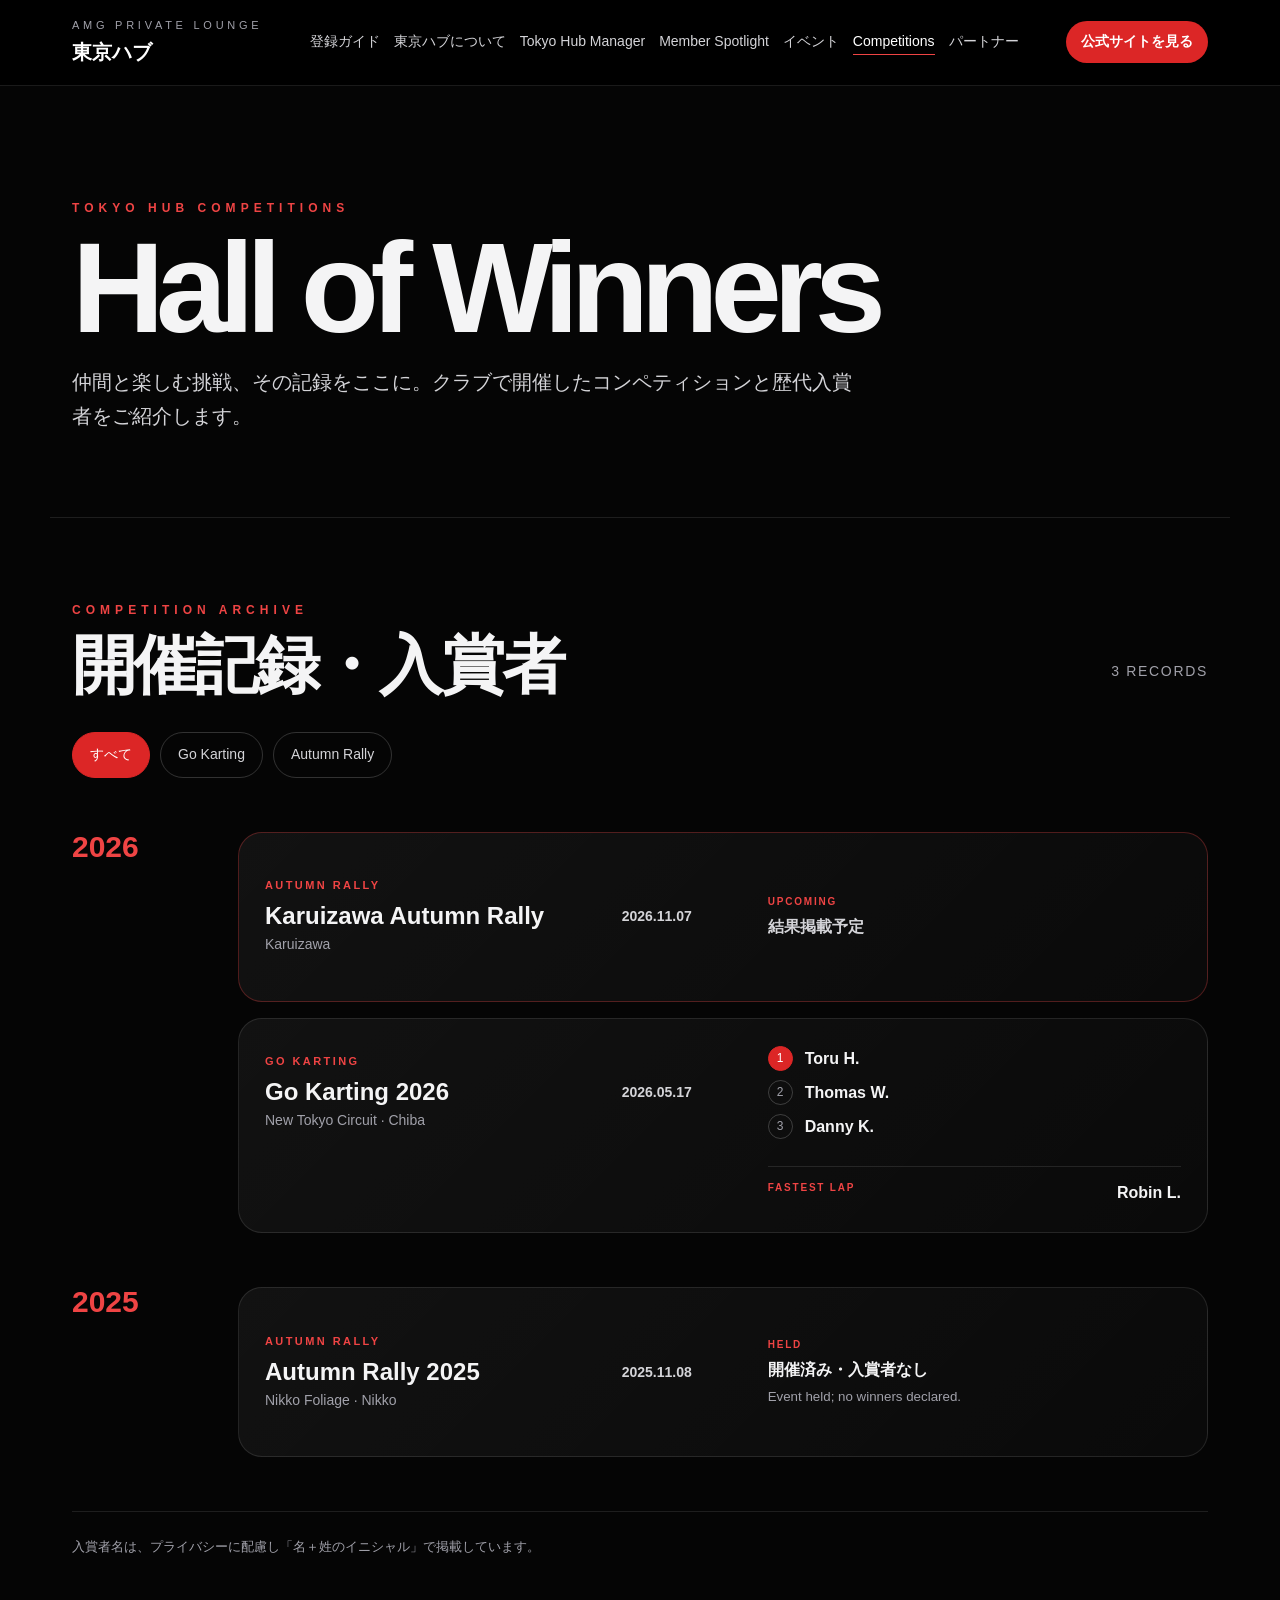
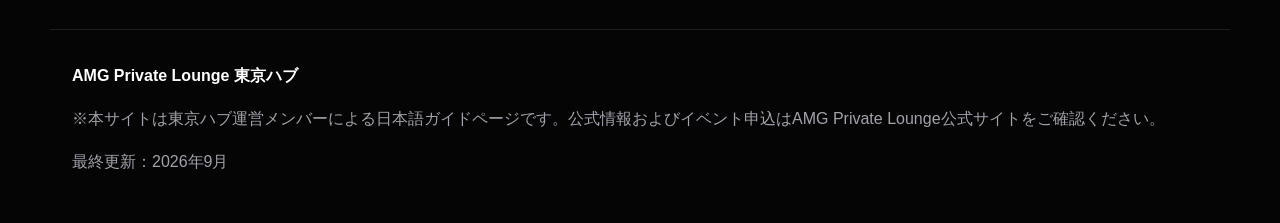
==== competitions.html @ 1734d38c "Add files via upload" ====
<!DOCTYPE html>
<html lang="ja">
<head>
<link href="favicon.png" rel="icon" type="image/png"/>
<meta charset="utf-8"/>
<meta content="width=device-width, initial-scale=1" name="viewport"/>
<title>Hall of Winners | AMG Private Lounge 東京ハブ</title>
<meta content="AMG Private Lounge 東京ハブで開催したコンペティションと歴代入賞者の記録です。" name="description"/>
<link href="styles.css" rel="stylesheet"/>
</head>
<body>
<header class="site-header">
<div class="header-inner">
<a class="brand" href="index.html#home">
<span>AMG PRIVATE LOUNGE</span>
<strong>東京ハブ</strong>
</a>
<nav>
<a href="index.html#guide">登録ガイド</a>
<a href="index.html#about">東京ハブについて</a>
<a href="index.html#manager">Tokyo Hub Manager</a>
<a href="index.html#spotlight">Member Spotlight</a>
<a href="index.html#activity">イベント</a>
<a aria-current="page" href="competitions.html">Competitions</a>
<a href="index.html#partners">パートナー</a>
</nav>
<a class="cta small" href="https://www.mercedes-amg.com/en/community" target="_blank">公式サイトを見る</a>
</div>
</header>

<main class="competitions-page">
<section class="competition-hero">
<p class="eyebrow">TOKYO HUB COMPETITIONS</p>
<h1>Hall of Winners</h1>
<p class="lead">仲間と楽しむ挑戦、その記録をここに。クラブで開催したコンペティションと歴代入賞者をご紹介します。</p>
</section>

<section class="competition-archive" aria-labelledby="archive-title">
<div class="archive-heading">
<div>
<p class="eyebrow">COMPETITION ARCHIVE</p>
<h2 id="archive-title">開催記録・入賞者</h2>
</div>
<p class="archive-count" aria-live="polite"><span id="visible-count">3</span> records</p>
</div>

<div class="competition-filters" aria-label="大会種別で絞り込む">
<button class="active" data-filter="all" type="button">すべて</button>
<button data-filter="karting" type="button">Go Karting</button>
<button data-filter="rally" type="button">Autumn Rally</button>
</div>

<section class="competition-year" data-year="2026">
<h3>2026</h3>
<div class="competition-list">
<article class="competition-record upcoming" data-type="rally">
<div class="record-summary">
<p class="record-type">AUTUMN RALLY</p>
<h4>Karuizawa Autumn Rally</h4>
<p class="record-place">Karuizawa</p>
</div>
<time datetime="2026-11-07">2026.11.07</time>
<div class="record-status"><span>UPCOMING</span><strong>結果掲載予定</strong></div>
</article>

<article class="competition-record" data-type="karting">
<div class="record-summary">
<p class="record-type">GO KARTING</p>
<h4>Go Karting 2026</h4>
<p class="record-place">New Tokyo Circuit · Chiba</p>
</div>
<time datetime="2026-05-17">2026.05.17</time>
<ol class="podium" aria-label="Go Karting 2026 results">
<li><span>1</span><strong>Toru H.</strong></li>
<li><span>2</span><strong>Thomas W.</strong></li>
<li><span>3</span><strong>Danny K.</strong></li>
</ol>
<p class="fastest-lap"><span>FASTEST LAP</span><strong>Robin L.</strong></p>
</article>
</div>
</section>

<section class="competition-year" data-year="2025">
<h3>2025</h3>
<div class="competition-list">
<article class="competition-record no-winner" data-type="rally">
<div class="record-summary">
<p class="record-type">AUTUMN RALLY</p>
<h4>Autumn Rally 2025</h4>
<p class="record-place">Nikko Foliage · Nikko</p>
</div>
<time datetime="2025-11-08">2025.11.08</time>
<div class="record-status"><span>HELD</span><strong>開催済み・入賞者なし</strong><small>Event held; no winners declared.</small></div>
</article>
</div>
</section>

<p class="privacy-note">入賞者名は、プライバシーに配慮し「名＋姓のイニシャル」で掲載しています。</p>
</section>
</main>

<footer>
<strong>AMG Private Lounge 東京ハブ</strong>
<p>※本サイトは東京ハブ運営メンバーによる日本語ガイドページです。公式情報およびイベント申込はAMG Private Lounge公式サイトをご確認ください。</p>
<p>最終更新：2026年9月</p>
</footer>

<script>
const filterButtons = document.querySelectorAll('[data-filter]');
const records = document.querySelectorAll('.competition-record');
const years = document.querySelectorAll('.competition-year');
const visibleCount = document.getElementById('visible-count');

filterButtons.forEach((button) => {
  button.addEventListener('click', () => {
    const filter = button.dataset.filter;
    let count = 0;

    filterButtons.forEach((item) => item.classList.toggle('active', item === button));
    records.forEach((record) => {
      const visible = filter === 'all' || record.dataset.type === filter;
      record.hidden = !visible;
      if (visible) count += 1;
    });
    years.forEach((year) => {
      year.hidden = !year.querySelector('.competition-record:not([hidden])');
    });
    visibleCount.textContent = count;
  });
});
</script>
</body>
</html>
---- styles.css ----
*{box-sizing:border-box}html{scroll-behavior:smooth}body{margin:0;background:#050505;color:#f4f4f5;font-family:-apple-system,BlinkMacSystemFont,"Helvetica Neue","Noto Sans JP",Arial,sans-serif;line-height:1.7}.site-header{position:sticky;top:0;z-index:10;background:rgba(0,0,0,.88);border-bottom:1px solid rgba(255,255,255,.1);backdrop-filter:blur(10px)}.header-inner{max-width:1180px;margin:auto;padding:16px 22px;display:flex;align-items:center;justify-content:space-between;gap:22px}.brand{text-decoration:none;color:white}.brand span{display:block;font-size:11px;letter-spacing:.34em;color:#a1a1aa}.brand strong{font-size:20px}nav{display:flex;gap:14px;flex-wrap:wrap}nav a{color:#d4d4d8;text-decoration:none;font-size:14px}nav a:hover{color:white}.cta,.button-secondary{display:inline-flex;align-items:center;justify-content:center;border-radius:999px;padding:13px 20px;text-decoration:none;font-weight:700}.cta{background:#dc2626;color:white}.cta:hover{background:#ef4444}.small{padding:9px 15px;font-size:14px}.button-secondary{border:1px solid rgba(255,255,255,.2);color:white}.hero{max-width:1180px;margin:34px auto 0;padding:0 22px 30px;display:grid;grid-template-columns:1.15fr .85fr;gap:32px;align-items:center}.hero-image{border:1px solid rgba(255,255,255,.12);border-radius:34px;overflow:hidden;background:#111;box-shadow:0 30px 80px rgba(0,0,0,.55)}.hero-image img{width:100%;display:block}.eyebrow{font-size:12px;letter-spacing:.42em;color:#ef4444;font-weight:800;text-transform:uppercase}.hero h1,h2{font-size:clamp(38px,6vw,72px);line-height:1.02;margin:10px 0 20px;font-weight:900;letter-spacing:-.04em}.lead{font-size:20px;color:#d4d4d8}.buttons{display:flex;gap:12px;flex-wrap:wrap;margin-top:26px}.vertical{flex-direction:column}.cred-strip{max-width:1180px;margin:0 auto 30px;padding:0 22px;display:grid;grid-template-columns:1fr 1fr;gap:16px}.cred-strip div{border:1px solid rgba(255,255,255,.12);background:linear-gradient(135deg,rgba(220,38,38,.18),rgba(255,255,255,.04));border-radius:24px;padding:20px}.cred-strip strong{display:block;font-size:18px}.cred-strip span{display:block;margin-top:4px;color:#d4d4d8}.section{max-width:1180px;margin:auto;padding:70px 22px}.muted{background:linear-gradient(180deg,rgba(255,255,255,.035),rgba(255,255,255,.015));max-width:none}.muted>*{max-width:1180px;margin-left:auto;margin-right:auto}.steps,.cards,.partner-grid{display:grid;grid-template-columns:repeat(3,1fr);gap:18px}.steps article,.cards article,.panel,.partner-grid article,.manager-card,.spotlight-soon{border:1px solid rgba(255,255,255,.1);background:rgba(255,255,255,.045);border-radius:28px;padding:28px}.steps span{width:42px;height:42px;border-radius:50%;background:#dc2626;display:flex;align-items:center;justify-content:center;font-weight:900}.steps h3,.cards h3,.partner-grid h3,.manager-card h3,.spotlight-soon h3{font-size:24px;margin:16px 0 8px}.steps p,.cards p,.partner-grid p,.manager-card p,.section p,.spotlight-soon p{color:#d4d4d8}.panel.split{display:grid;grid-template-columns:1fr auto;gap:28px;align-items:center;margin-top:24px}.note{color:#a1a1aa!important;font-size:14px}.grid-two{display:grid;grid-template-columns:1fr 1fr;gap:28px;align-items:center}.photo-placeholder,.portrait-placeholder,.photo-small,.mosaic-item{border:1px dashed rgba(255,255,255,.25);background:linear-gradient(135deg,#27272a,#09090b);border-radius:24px;display:flex;align-items:center;justify-content:center;color:#71717a}.photo-placeholder{height:310px}.photo-small{height:170px}.manager-card{display:grid;grid-template-columns:280px 1fr;gap:30px;align-items:center}.portrait-placeholder{height:280px}.contact-link{display:inline-flex;margin-top:14px;border-radius:999px;border:1px solid rgba(255,255,255,.24);padding:11px 18px;color:white;text-decoration:none;font-weight:700}.contact-link:hover{background:white;color:black}.spotlight-soon{display:grid;grid-template-columns:280px 1fr;gap:28px;align-items:center}.activity-list{display:grid;gap:12px}.activity-list div{display:grid;grid-template-columns:90px 1fr auto;gap:22px;align-items:center;border-bottom:1px solid rgba(255,255,255,.1);padding:16px 0}.activity-list strong{color:#ef4444;min-width:90px}.activity-list a{color:#d4d4d8;text-decoration:none;font-size:14px;border-bottom:1px solid rgba(255,255,255,.35)}.activity-list a:hover{color:white}.mosaic-title{margin-top:40px}.mosaic-title h3{font-size:28px;margin:0}.photo-mosaic{display:grid;grid-template-columns:repeat(4,1fr);grid-auto-rows:160px;gap:14px;margin-top:18px}.mosaic-item.large{grid-column:span 2;grid-row:span 2}.mosaic-item.wide{grid-column:span 2}.partner-grid{grid-template-columns:repeat(2,1fr)}.partner-grid img{max-width:100%;height:95px;object-fit:contain;background:white;border-radius:18px;padding:14px}footer{border-top:1px solid rgba(255,255,255,.1);padding:32px 22px;max-width:1180px;margin:auto;color:#a1a1aa}footer strong{color:white}@media(max-width:850px){.header-inner{display:block}.header-inner nav{margin:14px 0}.hero,.grid-two,.panel.split,.manager-card,.spotlight-soon,.cred-strip{grid-template-columns:1fr}.steps,.cards,.partner-grid{grid-template-columns:1fr}.hero h1,h2{font-size:42px}.lead{font-size:17px}.cta.small{display:flex;width:100%;margin-top:10px}.activity-list div{grid-template-columns:1fr;gap:4px}.photo-mosaic{grid-template-columns:1fr;grid-auto-rows:180px}.mosaic-item.large,.mosaic-item.wide{grid-column:span 1;grid-row:span 1}}

/* v3 refinements */
.nowrap{white-space:nowrap}
.partner-name-link{color:white;text-decoration:none;border-bottom:1px solid rgba(255,255,255,.32)}
.partner-name-link:hover{color:#ef4444;border-color:#ef4444}
.spotlight-meta{color:#ef4444!important;font-weight:700;letter-spacing:.08em;text-transform:uppercase;margin-top:-6px}


/* v4 image integration */
.image-card{margin:0;border:1px solid rgba(255,255,255,.12);border-radius:24px;overflow:hidden;background:#111}
.image-card img,.portrait-image img,.mosaic-item img{width:100%;height:100%;object-fit:cover;display:block}
.image-card figcaption{padding:10px 14px;color:#a1a1aa;font-size:13px}
.portrait-image{height:280px;border-radius:24px;overflow:hidden;border:1px solid rgba(255,255,255,.12);background:#111}
.mosaic-item{padding:0;overflow:hidden;border:1px solid rgba(255,255,255,.12);background:#111}
.mosaic-item img{transition:transform .35s ease}
.mosaic-item:hover img{transform:scale(1.035)}

.guide-title{font-size:32px;letter-spacing:-0.02em;}

/* v6 fixes */
.photo-small.image-fit{
  height:170px;
  overflow:hidden;
  padding:0;
  border:1px solid rgba(255,255,255,.12);
  background:#111;
}

/* Competition archive */
.competition-teaser{
  margin-top:52px;
  padding:30px;
  display:flex;
  align-items:center;
  justify-content:space-between;
  gap:30px;
  border:1px solid rgba(239,68,68,.35);
  border-radius:28px;
  background:linear-gradient(135deg,rgba(220,38,38,.16),rgba(255,255,255,.035));
}
.competition-teaser h3{
  margin:6px 0 8px;
  font-size:clamp(28px,4vw,42px);
  line-height:1.1;
}
.competition-teaser p:not(.eyebrow){margin:0;max-width:720px}
.competition-teaser .button-secondary{flex:0 0 auto}

.competitions-page{min-height:70vh}
.competition-hero{
  max-width:1180px;
  margin:auto;
  padding:100px 22px 64px;
  border-bottom:1px solid rgba(255,255,255,.1);
}
.competition-hero h1{
  max-width:900px;
  margin:8px 0 20px;
  font-size:clamp(58px,10vw,128px);
  line-height:.9;
  letter-spacing:-.065em;
}
.competition-hero .lead{max-width:780px}
.competition-archive{max-width:1180px;margin:auto;padding:70px 22px}
.archive-heading{display:flex;justify-content:space-between;align-items:end;gap:30px}
.archive-heading h2{font-size:clamp(36px,6vw,64px);margin:8px 0 0}
.archive-count{color:#a1a1aa;font-size:14px;letter-spacing:.12em;text-transform:uppercase}
.competition-filters{display:flex;gap:10px;flex-wrap:wrap;margin:34px 0 50px}
.competition-filters button{
  appearance:none;
  border:1px solid rgba(255,255,255,.18);
  border-radius:999px;
  padding:10px 17px;
  background:transparent;
  color:#d4d4d8;
  font:inherit;
  font-size:14px;
  cursor:pointer;
}
.competition-filters button:hover,.competition-filters button.active{background:#dc2626;border-color:#dc2626;color:white}
.competition-year{display:grid;grid-template-columns:130px 1fr;gap:36px;margin-top:54px}
.competition-year[hidden]{display:none}
.competition-year>h3{font-size:30px;margin:0;color:#ef4444;line-height:1}
.competition-list{display:grid;gap:16px}
.competition-record{
  display:grid;
  grid-template-columns:minmax(240px,1fr) 120px minmax(300px,1.25fr);
  gap:26px;
  align-items:center;
  min-height:170px;
  padding:26px;
  border:1px solid rgba(255,255,255,.1);
  border-radius:24px;
  background:linear-gradient(135deg,rgba(255,255,255,.055),rgba(255,255,255,.025));
}
.competition-record[hidden]{display:none}
.record-type{margin:0!important;color:#ef4444!important;font-size:11px;letter-spacing:.22em;font-weight:800}
.record-summary h4{margin:6px 0 2px;font-size:24px;line-height:1.25}
.record-place{margin:0!important;color:#a1a1aa!important;font-size:14px}
.competition-record time{color:#d4d4d8;font-size:14px;font-weight:700}
.podium{list-style:none;margin:0;padding:0;display:grid;gap:7px}
.podium li{display:flex;align-items:center;gap:12px}
.podium li span{display:flex;align-items:center;justify-content:center;width:25px;height:25px;border:1px solid rgba(255,255,255,.2);border-radius:50%;color:#a1a1aa;font-size:12px}
.podium li:first-child span{background:#dc2626;border-color:#dc2626;color:white}
.fastest-lap{grid-column:3;margin:0!important;padding-top:12px;border-top:1px solid rgba(255,255,255,.1);display:flex;justify-content:space-between;gap:18px}
.fastest-lap span,.record-status span{color:#ef4444;font-size:10px;letter-spacing:.18em;font-weight:800}
.record-status{display:grid;gap:3px}
.record-status small{color:#a1a1aa}
.upcoming{border-color:rgba(239,68,68,.3)}
.upcoming .record-status strong{color:#d4d4d8}
.no-winner .record-status strong{font-weight:700}
.privacy-note{margin:54px 0 0!important;padding-top:24px;border-top:1px solid rgba(255,255,255,.1);color:#a1a1aa!important;font-size:13px}
nav a[aria-current="page"]{color:white;border-bottom:1px solid #ef4444}

@media(max-width:850px){
  .competition-teaser{align-items:flex-start;flex-direction:column;padding:24px}
  .competition-teaser .button-secondary{width:100%}
  .competition-hero{padding-top:72px}
  .archive-heading{align-items:flex-start;flex-direction:column;gap:8px}
  .competition-year{grid-template-columns:1fr;gap:18px}
  .competition-record{grid-template-columns:1fr;gap:14px;min-height:0}
  .fastest-lap{grid-column:auto}
}
.photo-small.image-fit img{
  width:100%;
  height:100%;
  object-fit:cover;
  display:block;
}


/* v7 official emblem and previous events */
.official-hub-card{
  position:relative;
  overflow:hidden;
}
.hub-emblem-box{
  margin-top:20px;
  padding-top:18px;
  border-top:1px solid rgba(255,255,255,.10);
  display:flex;
  align-items:center;
  gap:16px;
}
.hub-emblem-box img{
  width:96px;
  max-width:96px;
  height:auto;
  flex:0 0 96px;
  display:block;
  border-radius:50%;
  background:#000;
  border:1px solid rgba(255,255,255,.18);
}
.hub-emblem-box span{
  color:#a1a1aa;
  font-size:13px;
  line-height:1.6;
}
.previous-events{
  margin-top:70px;
  padding-top:58px;
  border-top:1px solid rgba(255,255,255,.12);
}
.previous-events h3{
  font-size:34px;
  line-height:1.15;
  margin:8px 0 24px;
  letter-spacing:-.03em;
}
.event-timeline{
  display:grid;
  gap:12px;
}
.event-timeline article{
  border:1px solid rgba(255,255,255,.10);
  background:rgba(255,255,255,.04);
  border-radius:20px;
  padding:20px 22px;
}
.event-heading{
  display:flex;
  align-items:baseline;
  gap:18px;
  flex-wrap:wrap;
}
.event-heading strong{
  color:#ef4444;
  font-size:15px;
  letter-spacing:.08em;
  min-width:72px;
}
.event-heading h4{
  margin:0;
  color:white;
  font-size:20px;
  line-height:1.35;
}
.event-timeline p{
  margin:8px 0 0 90px;
  color:#d4d4d8;
}

@media(max-width:850px){
  .hub-emblem-box{
    align-items:flex-start;
  }
  .hub-emblem-box img{
    width:74px;
    max-width:74px;
    flex-basis:74px;
  }
  .previous-events{
    margin-top:52px;
    padding-top:42px;
  }
  .previous-events h3{
    font-size:28px;
  }
  .event-heading{
    gap:8px;
  }
  .event-heading strong{
    min-width:auto;
  }
  .event-timeline p{
    margin-left:0;
  }
}

/* Event note for upcoming events without a link */
.event-note{
  color:#a1a1aa;
  font-size:14px;
}

/* Experience cards */
.previous-events-intro{
  max-width:980px;
  margin:0 0 28px;
  color:#d4d4d8;
  font-size:18px;
}

.experience-grid{
  display:grid;
  grid-template-columns:repeat(2,1fr);
  gap:18px;
  margin-top:28px;
}

.experience-grid article{
  border:1px solid rgba(255,255,255,.10);
  background:linear-gradient(135deg,rgba(255,255,255,.055),rgba(255,255,255,.025));
  border-radius:24px;
  padding:26px;
  min-height:210px;
}

.experience-grid article::before{
  content:"";
  display:block;
  width:42px;
  height:3px;
  border-radius:999px;
  background:#ef4444;
  margin-bottom:18px;
}

.experience-grid h4{
  color:white;
  font-size:22px;
  line-height:1.35;
  margin:0 0 12px;
}

.experience-grid p{
  margin:0;
  color:#d4d4d8;
}

/* Portrait image in photo mosaic */
.photo-mosaic .mosaic-item.portrait{
  aspect-ratio:4 / 5;
  height:auto;
}

.photo-mosaic .mosaic-item.portrait img{
  width:100%;
  height:100%;
  object-fit:cover;
  object-position:center;
}

@media(max-width:850px){
  .experience-grid{
    grid-template-columns:1fr;
  }

  .experience-grid article{
    min-height:auto;
  }

  .previous-events-intro{
    font-size:16px;
  }

  .photo-mosaic .mosaic-item.portrait{
    height:auto;
    aspect-ratio:4 / 5;
  }

  .photo-mosaic .mosaic-item.portrait img{
    object-fit:cover;
    object-position:center;
  }
}
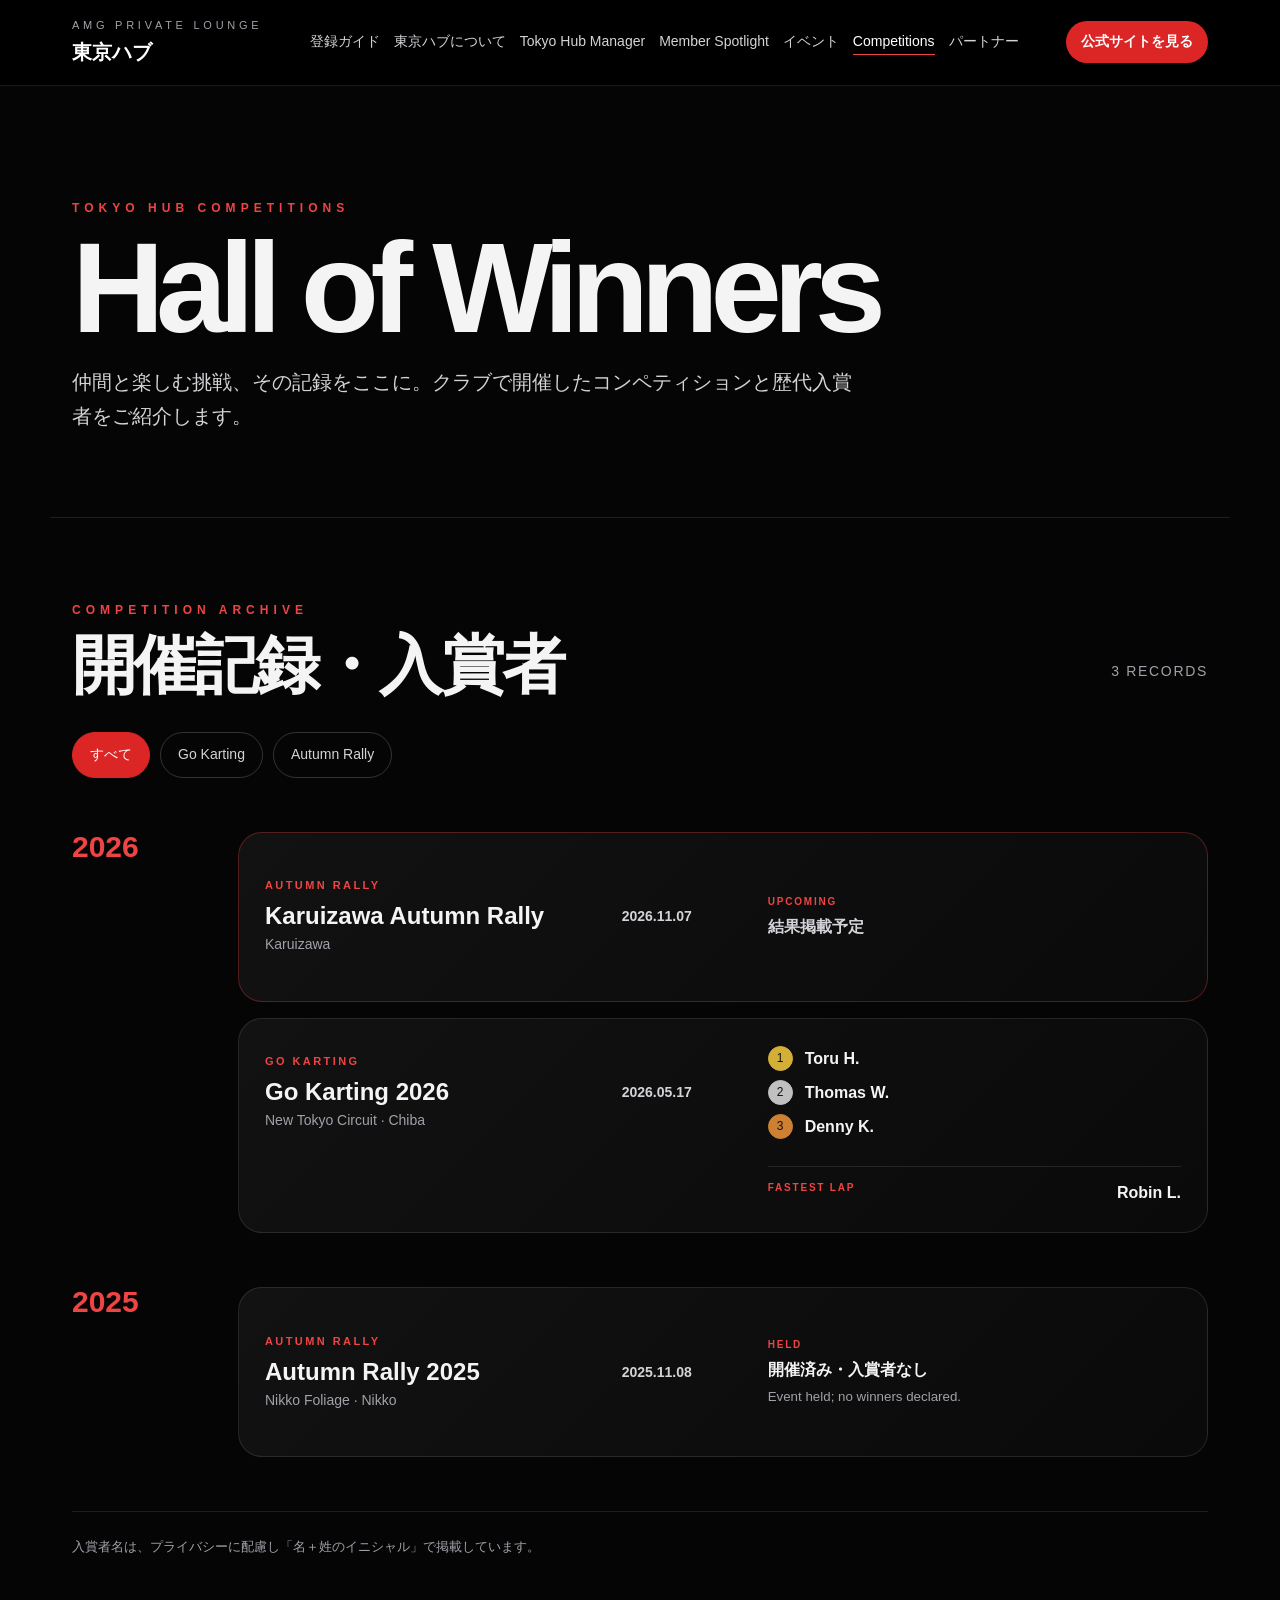
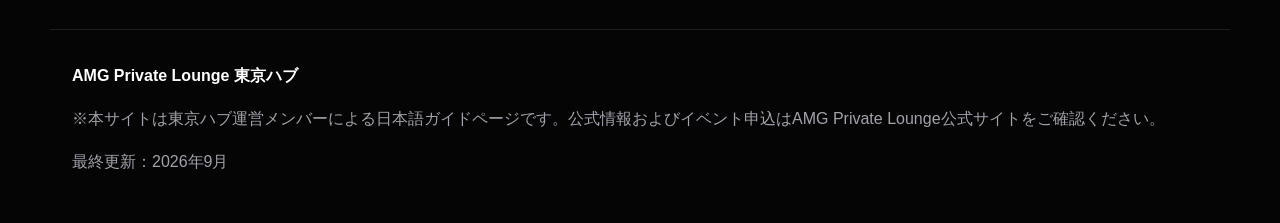
==== commit 4619faf2: "Update competitions.html" ====
--- a/competitions.html
+++ b/competitions.html
@@ -73,7 +73,7 @@
 <ol class="podium" aria-label="Go Karting 2026 results">
 <li><span>1</span><strong>Toru H.</strong></li>
 <li><span>2</span><strong>Thomas W.</strong></li>
-<li><span>3</span><strong>Danny K.</strong></li>
+<li><span>3</span><strong>Denny K.</strong></li>
 </ol>
 <p class="fastest-lap"><span>FASTEST LAP</span><strong>Robin L.</strong></p>
 </article>
--- a/styles.css
+++ b/styles.css
@@ -102,7 +102,10 @@
 .podium{list-style:none;margin:0;padding:0;display:grid;gap:7px}
 .podium li{display:flex;align-items:center;gap:12px}
 .podium li span{display:flex;align-items:center;justify-content:center;width:25px;height:25px;border:1px solid rgba(255,255,255,.2);border-radius:50%;color:#a1a1aa;font-size:12px}
-.podium li:first-child span{background:#dc2626;border-color:#dc2626;color:white}
+/* Gold, silver, and bronze for all podium results */
+.podium li:nth-child(1) span{background:#d4af37;border-color:#d4af37;color:#111}
+.podium li:nth-child(2) span{background:#c0c0c0;border-color:#c0c0c0;color:#111}
+.podium li:nth-child(3) span{background:#cd7f32;border-color:#cd7f32;color:#111}
 .fastest-lap{grid-column:3;margin:0!important;padding-top:12px;border-top:1px solid rgba(255,255,255,.1);display:flex;justify-content:space-between;gap:18px}
 .fastest-lap span,.record-status span{color:#ef4444;font-size:10px;letter-spacing:.18em;font-weight:800}
 .record-status{display:grid;gap:3px}
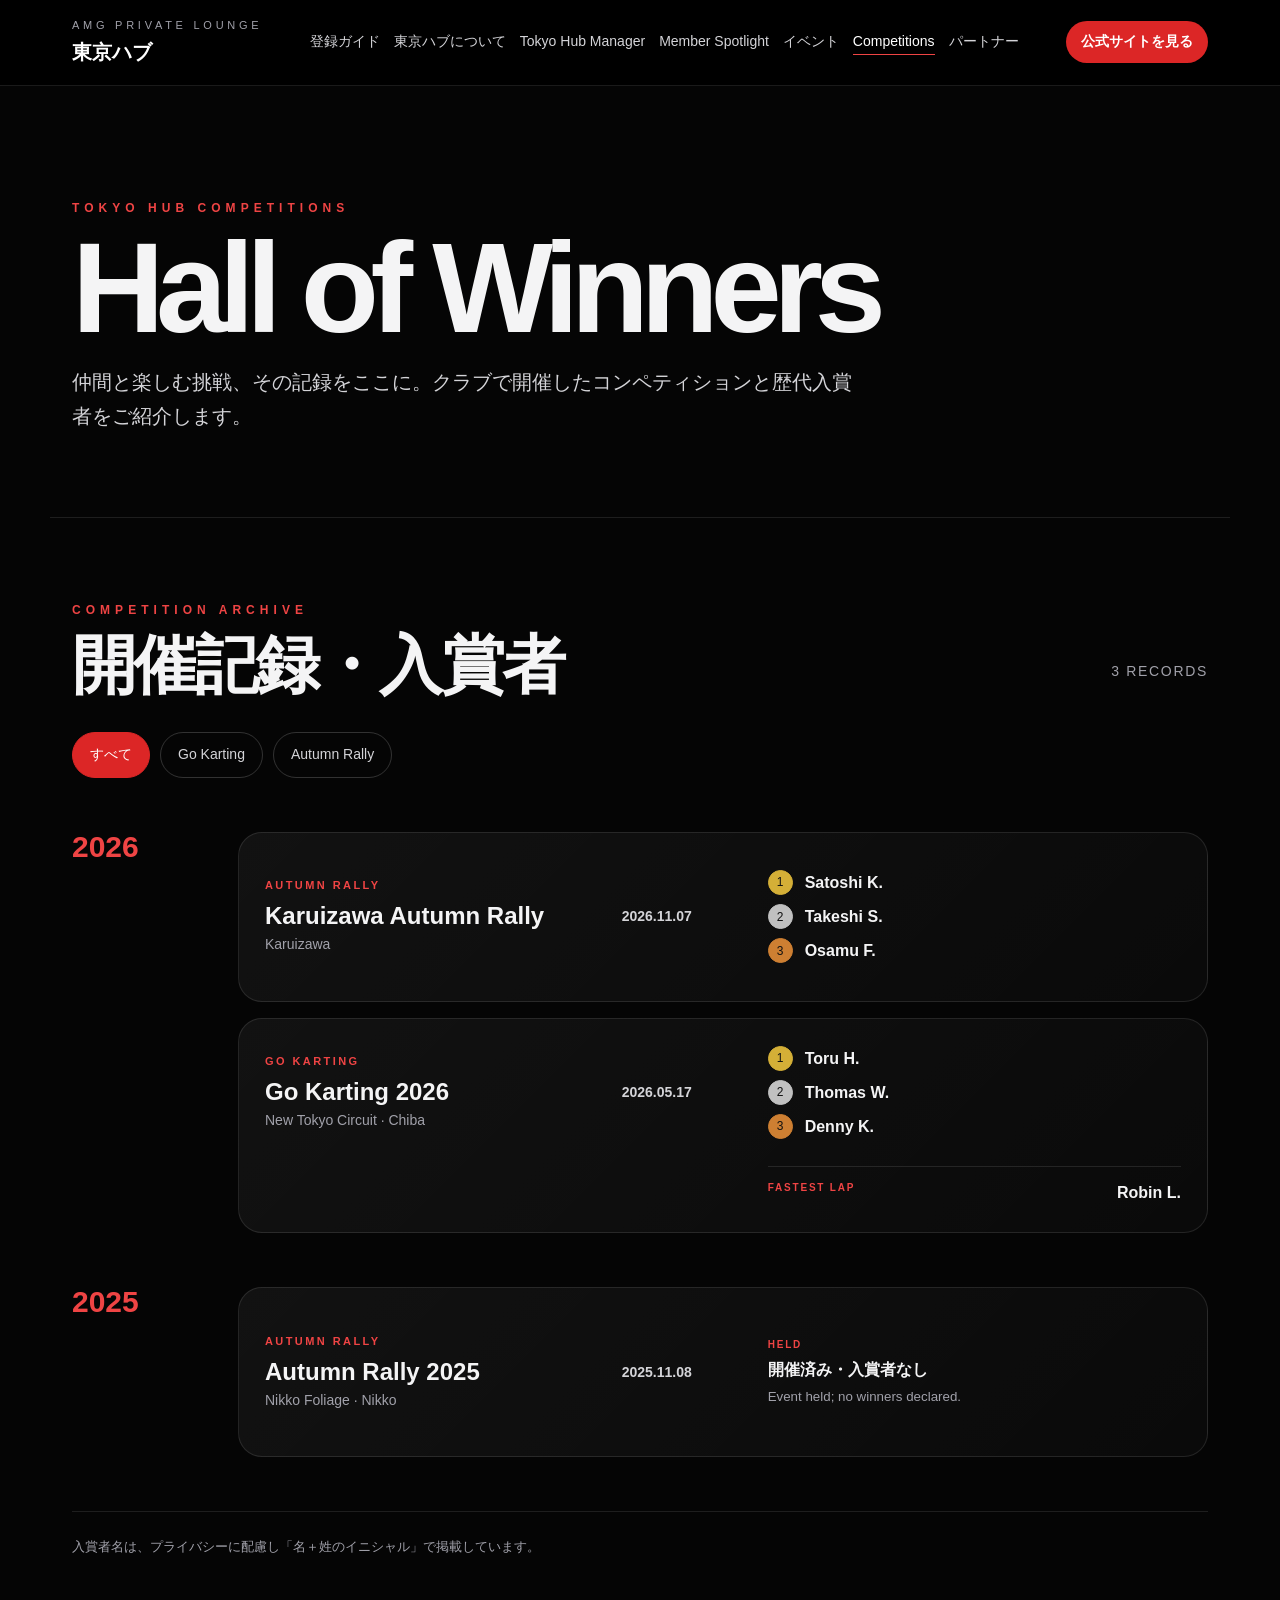
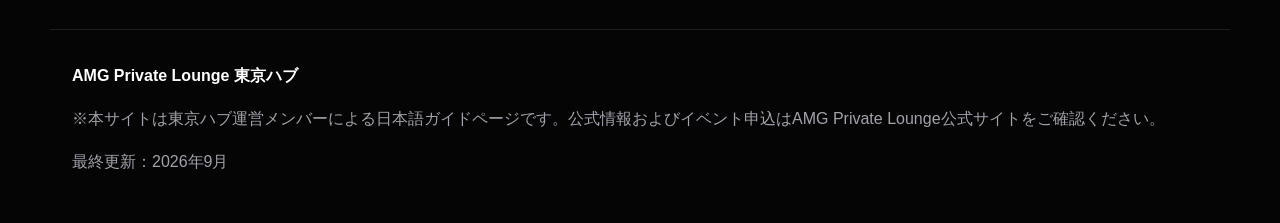
==== commit be388b39: "Update competitions.html" ====
--- a/competitions.html
+++ b/competitions.html
@@ -53,14 +53,18 @@
 <section class="competition-year" data-year="2026">
 <h3>2026</h3>
 <div class="competition-list">
-<article class="competition-record upcoming" data-type="rally">
+<article class="competition-record" data-type="rally">
 <div class="record-summary">
 <p class="record-type">AUTUMN RALLY</p>
 <h4>Karuizawa Autumn Rally</h4>
 <p class="record-place">Karuizawa</p>
 </div>
 <time datetime="2026-11-07">2026.11.07</time>
-<div class="record-status"><span>UPCOMING</span><strong>結果掲載予定</strong></div>
+<ol class="podium" aria-label="Karuizawa Autumn Rally results">
+<li><span>1</span><strong>Satoshi K.</strong></li>
+<li><span>2</span><strong>Takeshi S.</strong></li>
+<li><span>3</span><strong>Osamu F.</strong></li>
+</ol>
 </article>
 
 <article class="competition-record" data-type="karting">
--- a/styles.css
+++ b/styles.css
@@ -319,3 +319,8 @@
     object-position:center;
   }
 }
+/* Prevent the header button from shrinking or wrapping */
+.site-header .cta.small {
+  white-space: nowrap;
+  flex-shrink: 0;
+}
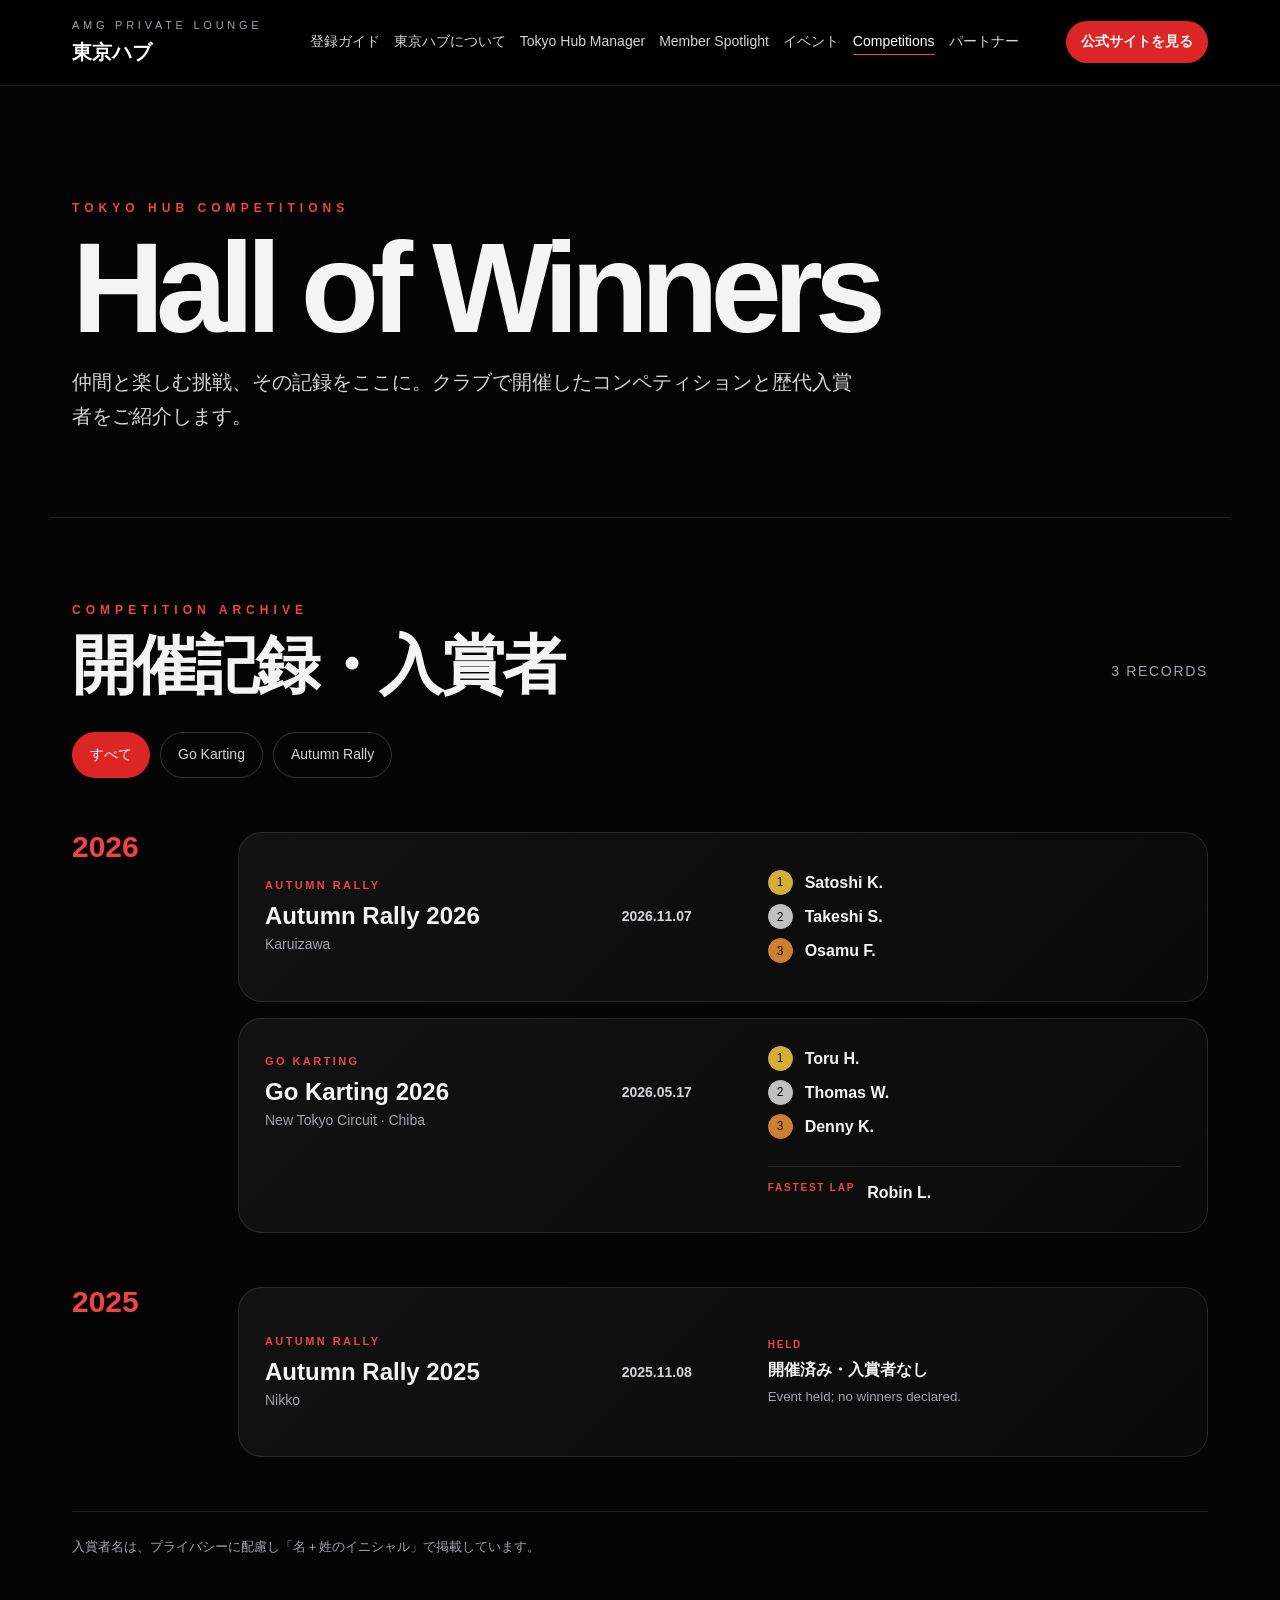
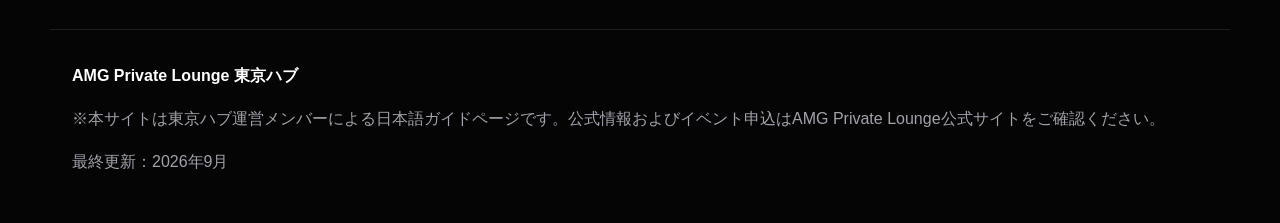
==== commit 61284b24: "Update competitions.html" ====
--- a/competitions.html
+++ b/competitions.html
@@ -56,7 +56,7 @@
 <article class="competition-record" data-type="rally">
 <div class="record-summary">
 <p class="record-type">AUTUMN RALLY</p>
-<h4>Karuizawa Autumn Rally</h4>
+<h4>Autumn Rally 2026</h4>
 <p class="record-place">Karuizawa</p>
 </div>
 <time datetime="2026-11-07">2026.11.07</time>
@@ -91,7 +91,7 @@
 <div class="record-summary">
 <p class="record-type">AUTUMN RALLY</p>
 <h4>Autumn Rally 2025</h4>
-<p class="record-place">Nikko Foliage · Nikko</p>
+<p class="record-place">Nikko</p>
 </div>
 <time datetime="2025-11-08">2025.11.08</time>
 <div class="record-status"><span>HELD</span><strong>開催済み・入賞者なし</strong><small>Event held; no winners declared.</small></div>
--- a/styles.css
+++ b/styles.css
@@ -324,3 +324,7 @@
   white-space: nowrap;
   flex-shrink: 0;
 }
+.fastest-lap {
+  justify-content: flex-start;
+  gap: 12px;
+}
